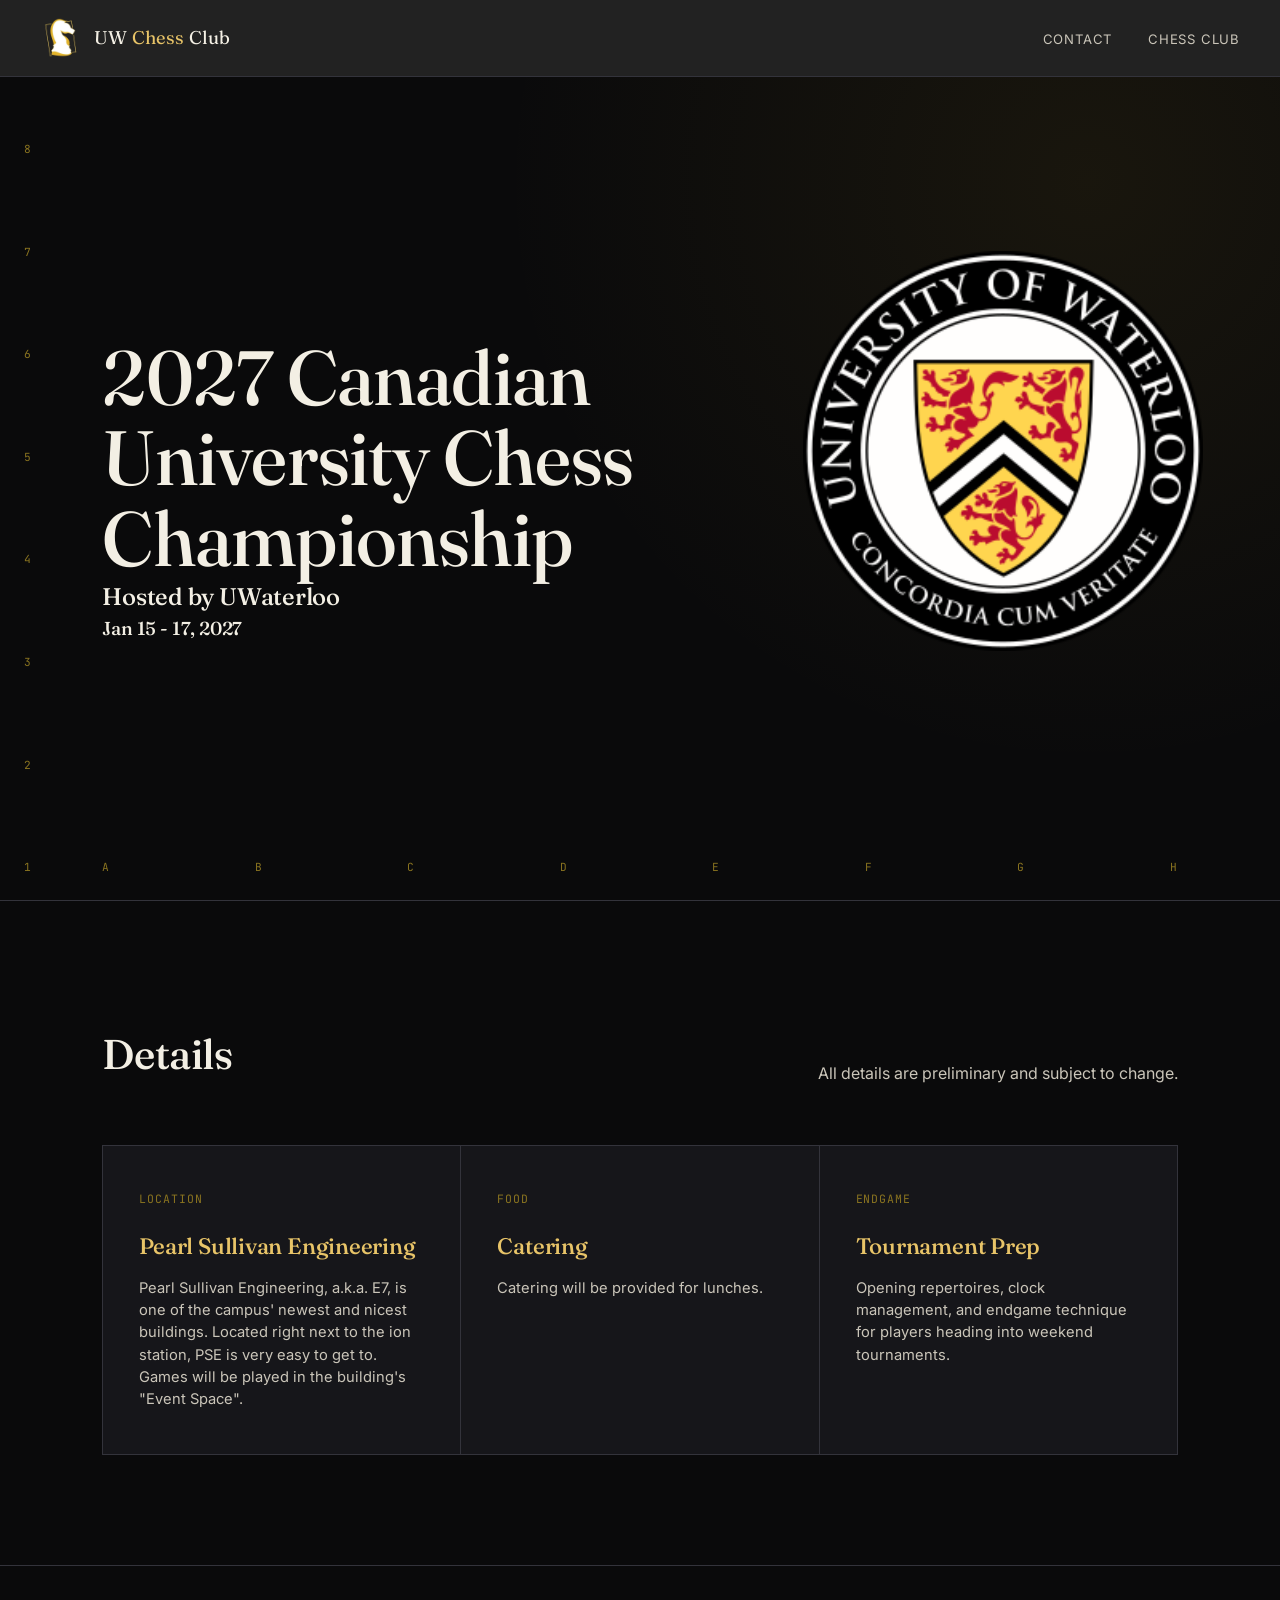
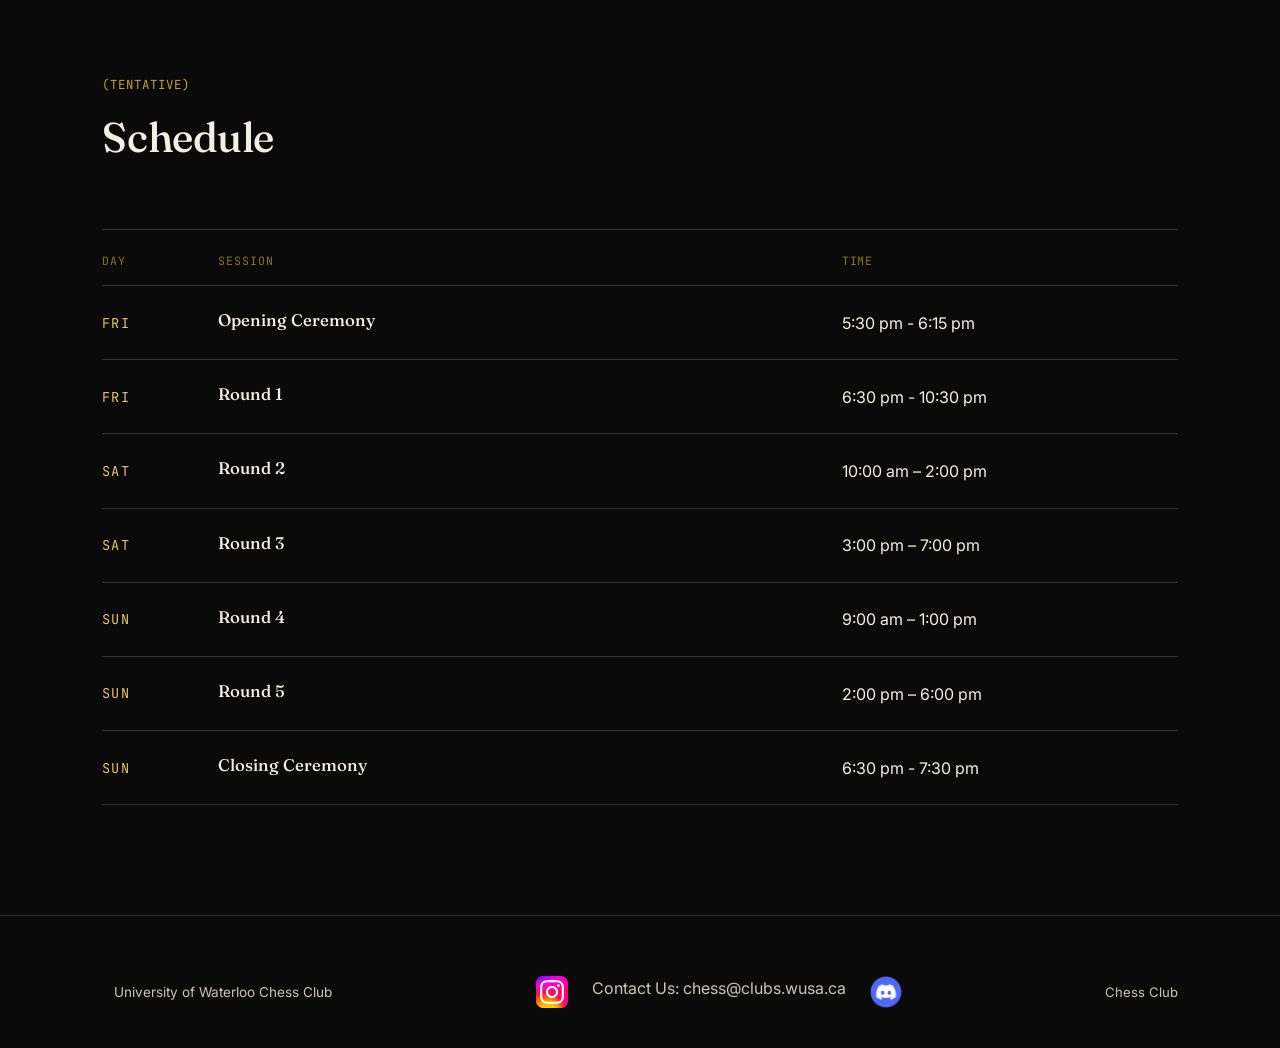
==== cucc2027.html @ e149b089 "Moving to Github" ====
<!DOCTYPE html>
<html lang="en">
<head>
<meta charset="UTF-8">
<meta name="viewport" content="width=device-width, initial-scale=1.0">
<title>2027 Canadian University Chess Championships</title>
<link rel="preconnect" href="https://fonts.googleapis.com">
<link href="https://fonts.googleapis.com/css2?family=Fraunces:ital,opsz,wght@0,9..144,300;0,9..144,500;0,9..144,600;1,9..144,500&family=Inter:wght@400;500;600&family=JetBrains+Mono:wght@400;500&display=swap" rel="stylesheet">
<link rel="stylesheet" href="style.css">
<link rel="icon" type="image/x-icon" href="logo.jpg">
</head>
<body>

<header>
  <div class="brand">
    <img src="logo.jpg" alt="UW Chess Club Logo" width="40" height="40">
    <div class="brand-name">UW <em>Chess</em> Club</div>
  </div>
  <nav class="nav-links">
    <ul>
      <li><a href="#contact">Contact</a></li>
      <li><a href="uwchessclub.html">Chess Club</a></li>
    </ul>
  </nav>

</header>

<section class="hero">
  <div class="board-frame">
    <div class="coord-row coord-bottom mono">
      <span>a</span><span>b</span><span>c</span><span>d</span><span>e</span><span>f</span><span>g</span><span>h</span>
    </div>
    <div class="coord-row coord-side mono">
      <span>8</span><span>7</span><span>6</span><span>5</span><span>4</span><span>3</span><span>2</span><span>1</span>
    </div>
  </div>

    <img src="UWSeal.svg.webp" class="uw-crest" alt="UW Chess Club Logo" width="400" height="400">

  <div class="hero-content">
    <!-- <span class="eyebrow mono">Est. in a Hamilton basement, 2011</span> -->
    <h1>2027 Canadian University Chess Championship</span></h1>
    <h2>Hosted by UWaterloo</h2>
    <h3>Jan 15 - 17, 2027</h3>
  </div>
</section>

<section id="programs">
  <div class="section-head">
    <div>
      <span class="eyebrow mono"></span>
      <h2>Details</h2>
    </div>
    <p>All details are preliminary and subject to change.</p>
  </div>
  <div class="programs-grid">
    <div class="program-card">
      <div class="program-rank mono">Location</div>
      <h3>Pearl Sullivan Engineering</h3>
      <p>Pearl Sullivan Engineering, a.k.a. E7, is one of the campus' newest and nicest buildings. Located right next to the ion station, PSE is very easy to get to. Games will be played in the building's "Event Space".</p>
    </div>
    <div class="program-card">
      <div class="program-rank mono">Food</div>
      <h3>Catering</h3>
      <p>Catering will be provided for lunches.</p>
    </div>
    <div class="program-card">
      <div class="program-rank mono">Endgame</div>
      <h3>Tournament Prep</h3>
      <p>Opening repertoires, clock management, and endgame technique for players heading into weekend tournaments.</p>
    </div>
  </div>
</section>

<section id="schedule">
  <div class="section-head">
    <div>
      <span class="eyebrow mono">(Tentative)</span>
      <h2>Schedule</h2>
    </div>
  </div>
  <div class="schedule">
    <div class="schedule-row head mono">
      <div>Day</div><div>Session</div><div>Time</div>
    </div>
    <div class="schedule-row">
      <div class="day mono">Fri</div>
      <div class="desc"><h4>Opening Ceremony</h4></div>
      <div class="time">5:30 pm - 6:15 pm</div>
    </div>
    <div class="schedule-row">
      <div class="day mono">Fri</div>
      <div class="desc"><h4>Round 1</h4></div>
      <div class="time">6:30 pm - 10:30 pm</div>
    </div>
    <div class="schedule-row">
      <div class="day mono">Sat</div>
      <div class="desc"><h4>Round 2</h4></div>
      <div class="time">10:00 am – 2:00 pm</div>
    </div>
    <div class="schedule-row">
      <div class="day mono">Sat</div>
      <div class="desc"><h4>Round 3</h4></div>
      <div class="time">3:00 pm – 7:00 pm</div>
    </div>
    <div class="schedule-row">
      <div class="day mono">Sun</div>
      <div class="desc"><h4>Round 4</h4></div>
      <div class="time">9:00 am – 1:00 pm</div>
    </div>
    <div class="schedule-row">
      <div class="day mono">Sun</div>
      <div class="desc"><h4>Round 5</h4></div>
      <div class="time">2:00 pm – 6:00 pm</div>
    </div>
    <div class="schedule-row">
      <div class="day mono">Sun</div>
      <div class="desc"><h4>Closing Ceremony</h4></div>
      <div class="time">6:30 pm - 7:30 pm</div>
    </div>
  </div>
</section>


<footer id="contact">
    <div class="footer-brand">
        <div id="logo-upload-footer-placeholder"></div>
            <span>University of Waterloo Chess Club</span>
        </div>
        <div class="footer-contact">
            <a href="https://www.instagram.com/uw.chess.club"><img src="instagram.svg" alt="Instagram" width="32" height="32"></a>
            <p class="footer-email">Contact Us: <a href="mailto:chess@clubs.wusa.ca">chess@clubs.wusa.ca</a></p>
            <a href="https://discord.gg/V49gRGx3Gg"><img src="discord.png" alt="Discord" width="32" height="32"></a>
        </div>
    </div>
    <div class="footer-links">
        <a href="uwchessclub.html">Chess Club</a>
    </div>
</footer>



</body>
</html>
---- style.css ----
:root{
--black: #0a0a0b;
--charcoal: #16161a;
--surface: #1e1e23;
--line: #33333b;
--gold: #c9a227;
--gold-bright: #e8c468;
--gold-dim: #8a7420;
--parchment: #f3efe4;
--grey-text: #cac5b9;
}

*{ box-sizing: border-box; margin:0; padding:0; }

html{ scroll-behavior: smooth; }

body{
background: var(--black);
color: var(--parchment);
font-family: 'Inter', sans-serif;
line-height: 1.5;
overflow-x: hidden;
}

h1, h2, h3, .display{
font-family: 'Fraunces', serif;
font-weight: 500;
letter-spacing: -0.01em;
}

a{ color: inherit; text-decoration: none; }

.mono{
font-family: 'JetBrains Mono', monospace;
letter-spacing: 0.08em;
text-transform: uppercase;
}

/* ---------- NAV ---------- */
header{
position: fixed;
top: 0; left: 0; right: 0;
z-index: 100;
display: flex;
align-items: center;
justify-content: space-between;
padding: 18px 40px;
background: #222222;
backdrop-filter: blur(10px);
border-bottom: 1px solid var(--line);
}

.brand{
display: flex;
align-items: center;
gap: 14px;
}

#logo-upload{
width: 42px;
height: 42px;
border: 1.5px solid var(--gold-dim);
border-radius: 4px;
display: flex;
align-items: center;
justify-content: center;
cursor: pointer;
flex-shrink: 0;
background: var(--surface);
transition: border-color 0.2s ease;
overflow: hidden;
}
#logo-upload:hover{ border-color: var(--gold); }
#logo-upload img{ width: 100%; height: 100%; object-fit: cover; }
#logo-upload svg{ width: 22px; height: 22px; }

.brand-name{
font-family: 'Fraunces', serif;
font-size: 1.15rem;
letter-spacing: 0.01em;
}
.brand-name em{ color: var(--gold-bright); font-style: normal; }

nav ul{
display: flex;
flex-direction: row;
list-style: none;
gap: 36px;
white-space: nowrap;
}
nav a{
font-size: 0.82rem;
letter-spacing: 0.06em;
text-transform: uppercase;
color: var(--grey-text);
position: relative;
padding-bottom: 4px;
transition: color 0.2s ease;
}
nav a:hover{ color: var(--parchment); }
nav a::after{
content: "";
position: absolute;
left: 0; bottom: 0;
width: 0%;
height: 1px;
background: var(--gold);
transition: width 0.25s ease;
}
nav a:hover::after{ width: 100%; }

.nav-links{
display: flex;
flex-direction: row;
align-items: center;
gap: 36px;
overflow-x: auto;
scrollbar-width: none;
}
.nav-links::-webkit-scrollbar{ display: none; }

.cta-btn{
background: var(--gold);
color: var(--black);
padding: 10px 22px;
border-radius: 2px;
font-size: 0.78rem;
letter-spacing: 0.06em;
text-transform: uppercase;
font-weight: 600;
border: 1px solid var(--gold);
cursor: pointer;
transition: background 0.2s ease, color 0.2s ease;
}
.cta-btn:hover{ background: transparent; color: var(--gold-bright); }
.cta-btn.ghost{
background: transparent;
color: var(--gold-bright);
}
.cta-btn.ghost:hover{ background: var(--gold); color: var(--black); }

#logo-file{ display:none; }

/* ---------- HERO ---------- */
.hero{
position: relative;
min-height: 100vh;
display: flex;
flex-direction: column;
justify-content: center;
padding: 140px 8vw 60px;
background:
    radial-gradient(circle at 85% 20%, rgba(201,162,39,0.08), transparent 45%),
    var(--black);
}

.board-frame{
position: absolute;
inset: 0;
pointer-events: none;
}

.coord-row{
position: absolute;
display: flex;
justify-content: space-between;
font-size: 0.7rem;
color: var(--gold-dim);
}
.coord-bottom{
bottom: 24px;
left: 8vw; right: 8vw;
}
.coord-side{
flex-direction: column;
top: 140px; bottom: 24px;
left: 24px;
height: calc(100% - 164px);
}

.hero-content{
max-width: 780px;
z-index: 2;
}

.eyebrow{
color: var(--gold);
font-size: 0.78rem;
margin-bottom: 22px;
display: block;
}

.hero h1{
font-size: clamp(2.6rem, 6vw, 5rem);
line-height: 1.05;
color: var(--parchment);
}
.hero h1 .accent{
color: var(--gold-bright);
font-style: italic;
font-weight: 500;
}

.hero p{
margin-top: 26px;
max-width: 520px;
color: var(--grey-text);
font-size: 1.05rem;
}

.hero-actions{
margin-top: 42px;
display: flex;
gap: 18px;
}

.knight-mark{
position: absolute;
right: 6vw;
top: 50%;
transform: translateY(-50%);
width: min(30vw, 380px);
opacity: 0.9;
}

.uw-crest{
    position: absolute;
    right: 6vw;
    top: 50%;
    transform: translateY(-50%);
}

/* ---------- SECTION SHARED ---------- */
section{
padding: 110px 8vw;
border-top: 1px solid var(--line);
}

.section-head{
display: flex;
justify-content: space-between;
align-items: flex-end;
margin-bottom: 60px;
flex-wrap: wrap;
gap: 24px;
}

.section-head .eyebrow{ margin-bottom: 12px; }
.section-head h2{ font-size: clamp(1.8rem, 3.4vw, 2.6rem); }
.section-head p{ color: var(--grey-text); max-width: 380px; }

/* ---------- PROGRAMS ---------- */
.programs-grid{
display: grid;
grid-template-columns: repeat(3, 1fr);
gap: 1px;
background: var(--line);
border: 1px solid var(--line);
}

.program-card{
background: var(--charcoal);
padding: 44px 36px;
transition: background 0.25s ease;
}
.program-card:hover{ background: var(--surface); }

.program-rank{
font-size: 0.72rem;
color: var(--gold-dim);
margin-bottom: 22px;
}

.program-card h3{
font-size: 1.4rem;
margin-bottom: 14px;
color: var(--gold-bright);
}
.program-card p{
color: var(--grey-text);
font-size: 0.92rem;
}

/* ---------- SCHEDULE / TABLE ---------- */
.schedule{
border-top: 1px solid var(--line);
}
.schedule-row{
display: grid;
grid-template-columns: 100px 1fr 160px 160px;
align-items: center;
padding: 22px 0;
border-bottom: 1px solid var(--line);
gap: 16px;
}
.club {grid-template-columns: 100px 1fr 160px 160px 140px;}
.schedule-row.head{
color: var(--gold-dim);
font-size: 0.72rem;
padding-bottom: 16px;
}
.schedule-row .day{ color: var(--gold-bright); font-size: 0.85rem; }
.schedule-row .desc h4{ font-family:'Fraunces', serif; font-weight:500; font-size: 1.05rem; margin-bottom: 4px; }
.schedule-row .desc span{ color: var(--grey-text); font-size: 0.85rem; }
.schedule-row .level, .schedule-row .time .room{ font-size: 0.82rem; color: var(--grey-text); }

/* ---------- QUOTE / CTA STRIP ---------- */
.strip{
text-align: center;
padding: 100px 8vw;
border-top: 1px solid var(--line);
background: var(--charcoal);
}
.strip h2{
font-size: clamp(1.8rem, 4vw, 2.8rem);
max-width: 780px;
margin: 0 auto 36px;
line-height: 1.25;
}
.strip .accent{ color: var(--gold-bright); font-style: italic; }

/* ---------- FOOTER ---------- */
footer{
padding: 60px 8vw 40px;
border-top: 1px solid var(--line);
display: flex;
justify-content: space-between;
align-items: center;
flex-wrap: wrap;
gap: 30px;
}
.footer-brand{ display:flex; align-items:center; gap:12px; }
.footer-brand span{ color: var(--grey-text); font-size: 0.85rem; }
.footer-links{ display: flex; gap: 30px; }
.footer-links a{ color: var(--grey-text); font-size: 0.82rem; }
.footer-links a:hover{ color: var(--gold-bright); }
.footer-contact {
    display: flex;
    justify-content: center;
    gap: 24px;
}
.footer-contact img {
    display: block;
}
.footer-email{ 
    color: var(--grey-text);
    font-size: 1rem;
    margin: 0;
}

.footer-social{
    display: flex;
    justify-content: center;
    align-items: center;
    gap: 20px;
}
.footer-social img { display: block; }

/* ---------- RESPONSIVE ---------- */
@media (max-width: 860px){
header{ padding: 16px 20px; gap: 14px; }
.brand-name{ font-size: 1rem; }
.nav-links{ gap: 22px; flex: 1; min-width: 0; justify-content: flex-end; -webkit-mask-image: linear-gradient(to right, black 88%, transparent); mask-image: linear-gradient(to right, black 88%, transparent); }
.brand{ flex-shrink: 0; }
.nav-links ul{ gap: 22px; }
.nav-links .cta-btn{ flex-shrink: 0; }
section{ padding: 80px 6vw; }
.hero{ padding: 120px 6vw 60px; }
.knight-mark{ display: none; }
.programs-grid{ grid-template-columns: 1fr; }
.schedule-row{ grid-template-columns: 60px 1fr; }
.schedule-row .level, .schedule-row .time{ display:none; }
.coord-side{ display: none; }
}

/* focus visibility */
a:focus-visible, button:focus-visible, #logo-upload:focus-visible{
outline: 2px solid var(--gold-bright);
outline-offset: 2px;
}

@media (prefers-reduced-motion: reduce){
*{ transition: none !important; scroll-behavior: auto !important; }
}
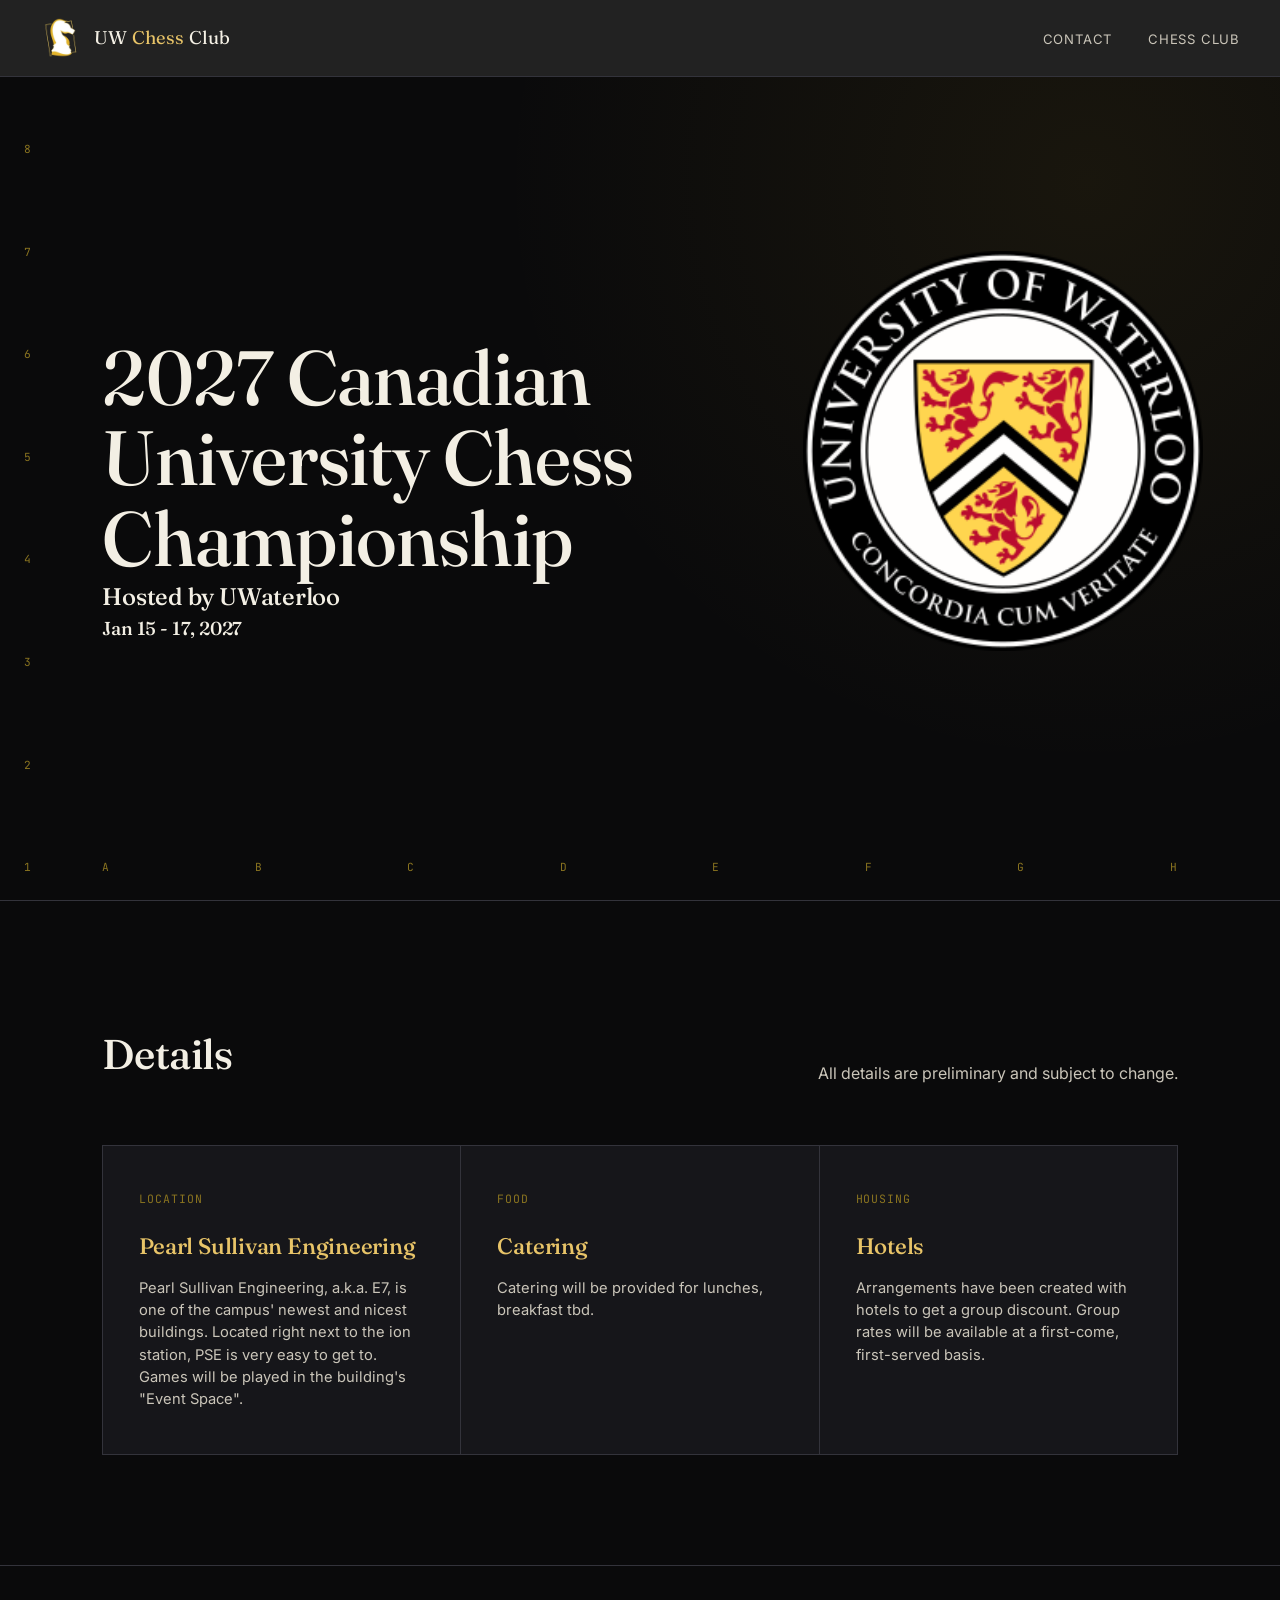
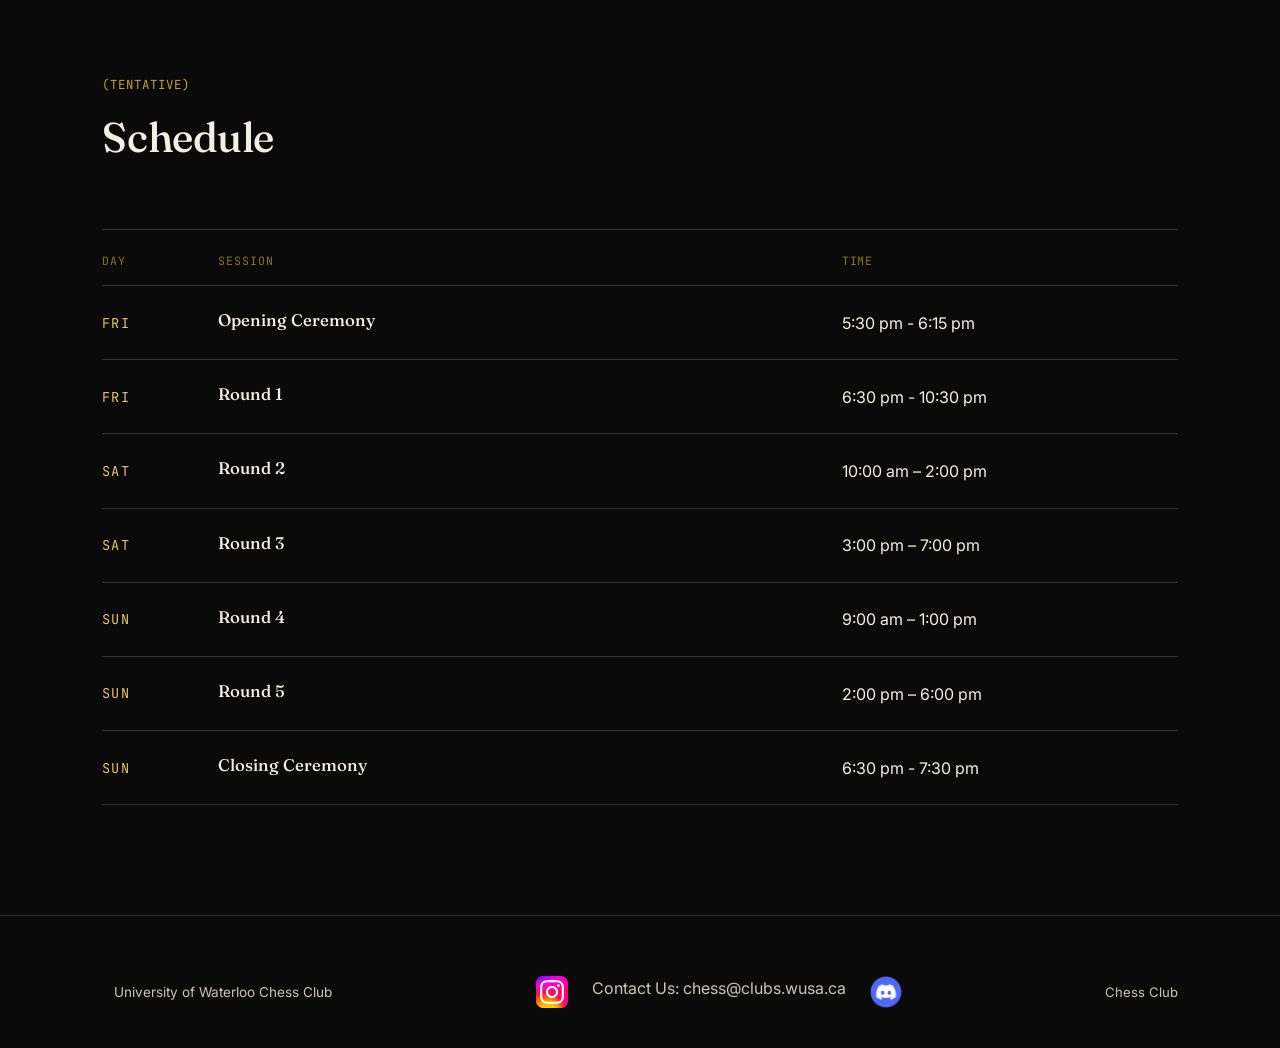
==== commit 4334e06b: "Updated website, waiting on full 'About Us' section" ====
--- a/cucc2027.html
+++ b/cucc2027.html
@@ -62,12 +62,12 @@
     <div class="program-card">
       <div class="program-rank mono">Food</div>
       <h3>Catering</h3>
-      <p>Catering will be provided for lunches.</p>
+      <p>Catering will be provided for lunches, breakfast tbd.</p>
     </div>
     <div class="program-card">
-      <div class="program-rank mono">Endgame</div>
-      <h3>Tournament Prep</h3>
-      <p>Opening repertoires, clock management, and endgame technique for players heading into weekend tournaments.</p>
+      <div class="program-rank mono">Housing</div>
+      <h3>Hotels</h3>
+      <p>Arrangements have been created with hotels to get a group discount. Group rates will be available at a first-come, first-served basis.</p>
     </div>
   </div>
 </section>
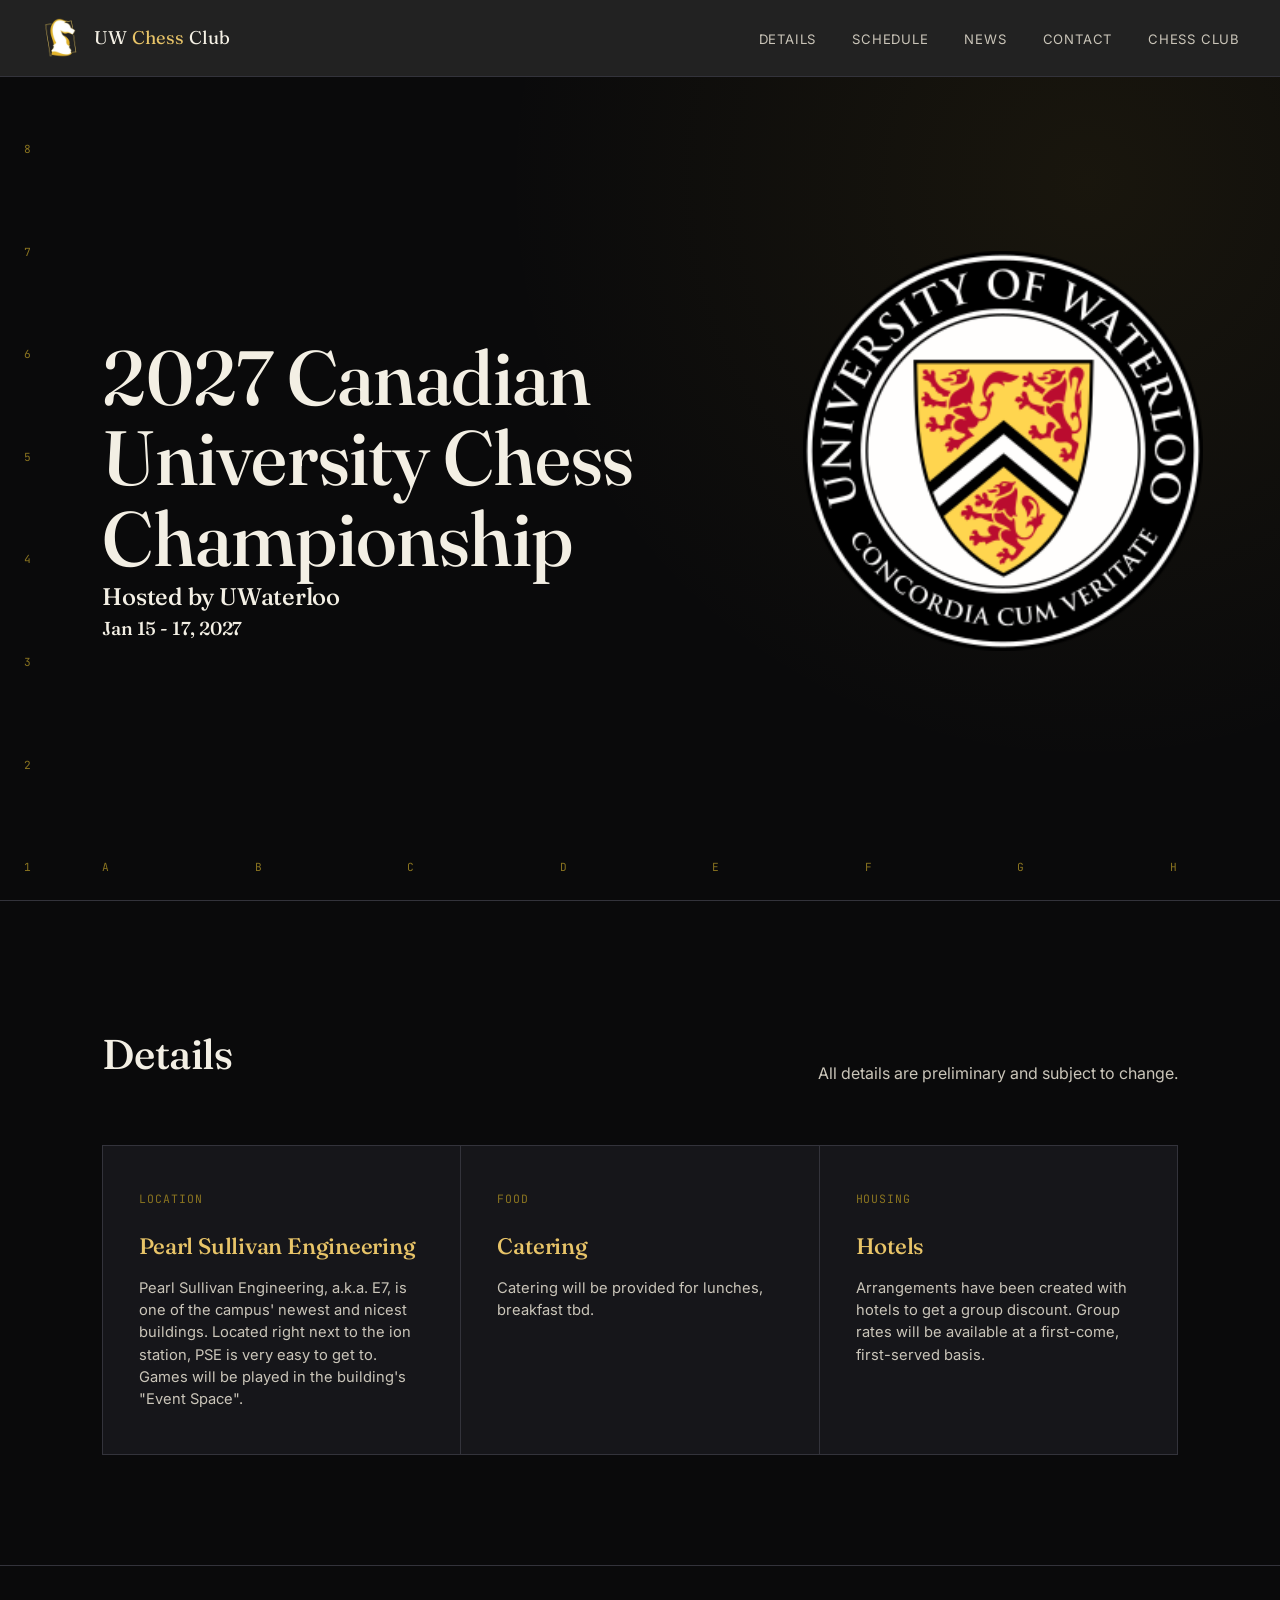
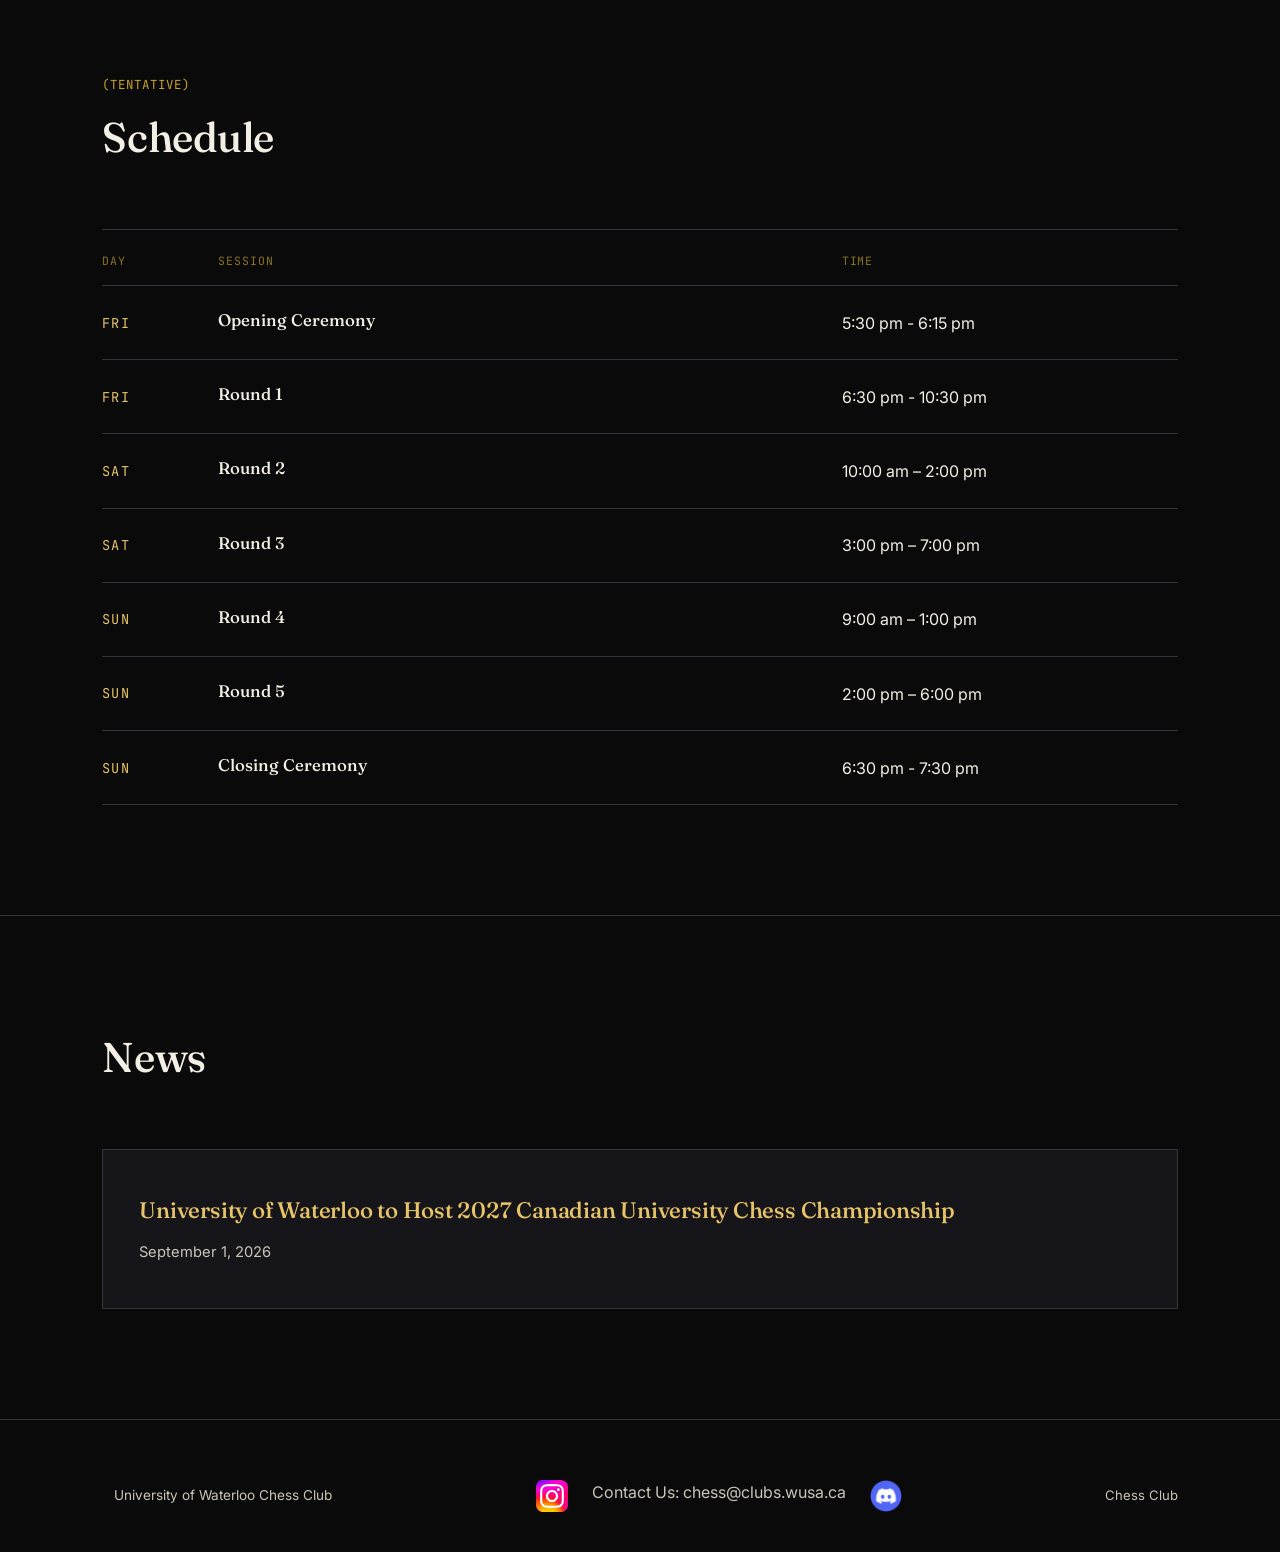
==== commit 83e0a5c5: "Added news, started first two articles" ====
--- a/cucc2027.html
+++ b/cucc2027.html
@@ -1,25 +1,28 @@
 <!DOCTYPE html>
 <html lang="en">
 <head>
-<meta charset="UTF-8">
-<meta name="viewport" content="width=device-width, initial-scale=1.0">
-<title>2027 Canadian University Chess Championships</title>
-<link rel="preconnect" href="https://fonts.googleapis.com">
-<link href="https://fonts.googleapis.com/css2?family=Fraunces:ital,opsz,wght@0,9..144,300;0,9..144,500;0,9..144,600;1,9..144,500&family=Inter:wght@400;500;600&family=JetBrains+Mono:wght@400;500&display=swap" rel="stylesheet">
-<link rel="stylesheet" href="style.css">
-<link rel="icon" type="image/x-icon" href="logo.jpg">
+  <meta charset="UTF-8">
+  <meta name="viewport" content="width=device-width, initial-scale=1.0">
+  <title>2027 Canadian University Chess Championships</title>
+  <link rel="preconnect" href="https://fonts.googleapis.com">
+  <link href="https://fonts.googleapis.com/css2?family=Fraunces:ital,opsz,wght@0,9..144,300;0,9..144,500;0,9..144,600;1,9..144,500&family=Inter:wght@400;500;600&family=JetBrains+Mono:wght@400;500&display=swap" rel="stylesheet">
+  <link rel="stylesheet" href="style.css">
+  <link rel="icon" type="image/x-icon" href="./images/logo.jpg">
 </head>
 <body>
 
 <header>
   <div class="brand">
-    <img src="logo.jpg" alt="UW Chess Club Logo" width="40" height="40">
+    <img src="images/logo.jpg" alt="UW Chess Club Logo" width="40" height="40">
     <div class="brand-name">UW <em>Chess</em> Club</div>
   </div>
   <nav class="nav-links">
     <ul>
+      <li><a href="#details">Details</a></li>
+      <li><a href="#schedule">Schedule</a></li>
+      <li><a href="#news">News</a></li>
       <li><a href="#contact">Contact</a></li>
-      <li><a href="uwchessclub.html">Chess Club</a></li>
+      <li><a href="">Chess Club</a></li>
     </ul>
   </nav>
 
@@ -35,7 +38,7 @@
     </div>
   </div>
 
-    <img src="UWSeal.svg.webp" class="uw-crest" alt="UW Chess Club Logo" width="400" height="400">
+    <img src="images/UWSeal.svg.webp" class="uw-crest" alt="UW Chess Club Logo" width="400" height="400">
 
   <div class="hero-content">
     <!-- <span class="eyebrow mono">Est. in a Hamilton basement, 2011</span> -->
@@ -45,7 +48,7 @@
   </div>
 </section>
 
-<section id="programs">
+<section id="details">
   <div class="section-head">
     <div>
       <span class="eyebrow mono"></span>
@@ -121,6 +124,19 @@
   </div>
 </section>
 
+<section id="news">
+  <div class="section-head">
+    <div>
+      <h2>News</h2>
+    </div>
+  </div>
+  <div id="news-feed"></div>
+</section>
+<script>
+    const newsCategory = "cucc2027";
+</script>
+<script src="script.js"></script>
+
 
 <footer id="contact">
     <div class="footer-brand">
@@ -128,13 +144,13 @@
             <span>University of Waterloo Chess Club</span>
         </div>
         <div class="footer-contact">
-            <a href="https://www.instagram.com/uw.chess.club"><img src="instagram.svg" alt="Instagram" width="32" height="32"></a>
+            <a href="https://www.instagram.com/uw.chess.club"><img src="images/instagram.svg" alt="Instagram" width="32" height="32"></a>
             <p class="footer-email">Contact Us: <a href="mailto:chess@clubs.wusa.ca">chess@clubs.wusa.ca</a></p>
-            <a href="https://discord.gg/V49gRGx3Gg"><img src="discord.png" alt="Discord" width="32" height="32"></a>
+            <a href="https://discord.gg/V49gRGx3Gg"><img src="images/discord.png" alt="Discord" width="32" height="32"></a>
         </div>
     </div>
     <div class="footer-links">
-        <a href="uwchessclub.html">Chess Club</a>
+        <a href="">Chess Club</a>
     </div>
 </footer>
 
--- a/style.css
+++ b/style.css
@@ -12,7 +12,10 @@
 
 *{ box-sizing: border-box; margin:0; padding:0; }
 
-html{ scroll-behavior: smooth; }
+html{ 
+    scroll-behavior: smooth; 
+    height: 100%;
+}
 
 body{
 background: var(--black);
@@ -20,6 +23,9 @@
 font-family: 'Inter', sans-serif;
 line-height: 1.5;
 overflow-x: hidden;
+display: flex;
+flex-direction: column;
+min-height: 100vh;
 }
 
 h1, h2, h3, .display{
@@ -304,6 +310,46 @@
 .schedule-row .desc span{ color: var(--grey-text); font-size: 0.85rem; }
 .schedule-row .level, .schedule-row .time .room{ font-size: 0.82rem; color: var(--grey-text); }
 
+/* ---------- NEWS ---------- */
+.news-grid{
+display: grid;
+/* grid-template-columns: repeat(3, 1fr); */
+gap: 1px;
+background: var(--line);
+border: 1px solid var(--line);
+}
+
+.news-card{
+background: var(--charcoal);
+padding: 44px 36px;
+transition: background 0.25s ease;
+}
+.news-card:hover{ background: var(--surface); }
+
+.news-rank{
+font-size: 0.72rem;
+color: var(--gold-dim);
+margin-bottom: 22px;
+}
+
+.news-card h3{
+font-size: 1.4rem;
+margin-bottom: 14px;
+color: var(--gold-bright);
+}
+.news-card p{
+color: var(--grey-text);
+font-size: 0.92rem;
+}
+
+#article {
+    flex: 1 0 auto;
+}
+
+.hidden-news {
+    display: none;
+}
+
 /* ---------- QUOTE / CTA STRIP ---------- */
 .strip{
 text-align: center;
@@ -355,6 +401,12 @@
     gap: 20px;
 }
 .footer-social img { display: block; }
+
+/* ---------- ARTICLES ------------ */
+.article-content {
+    margin-top: 4vh;
+    /* padding-top: 8vh; */
+}
 
 /* ---------- RESPONSIVE ---------- */
 @media (max-width: 860px){
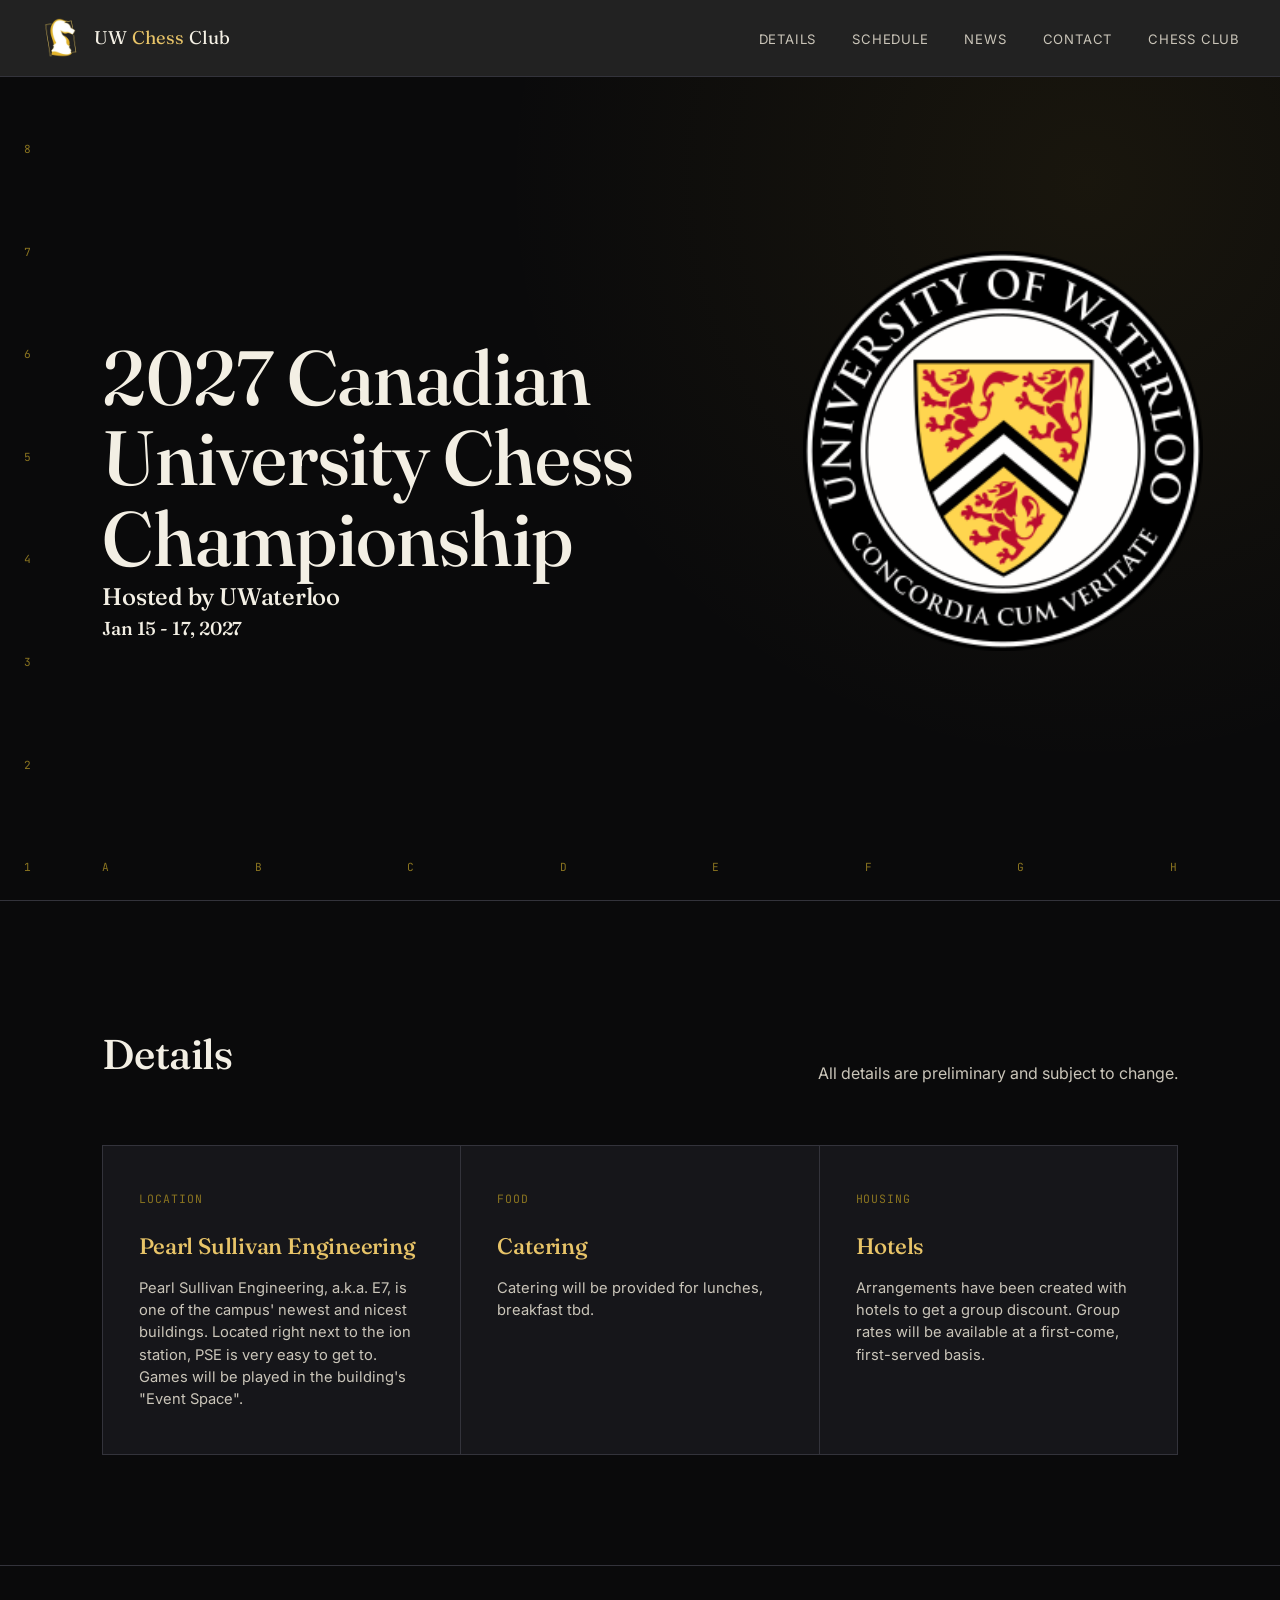
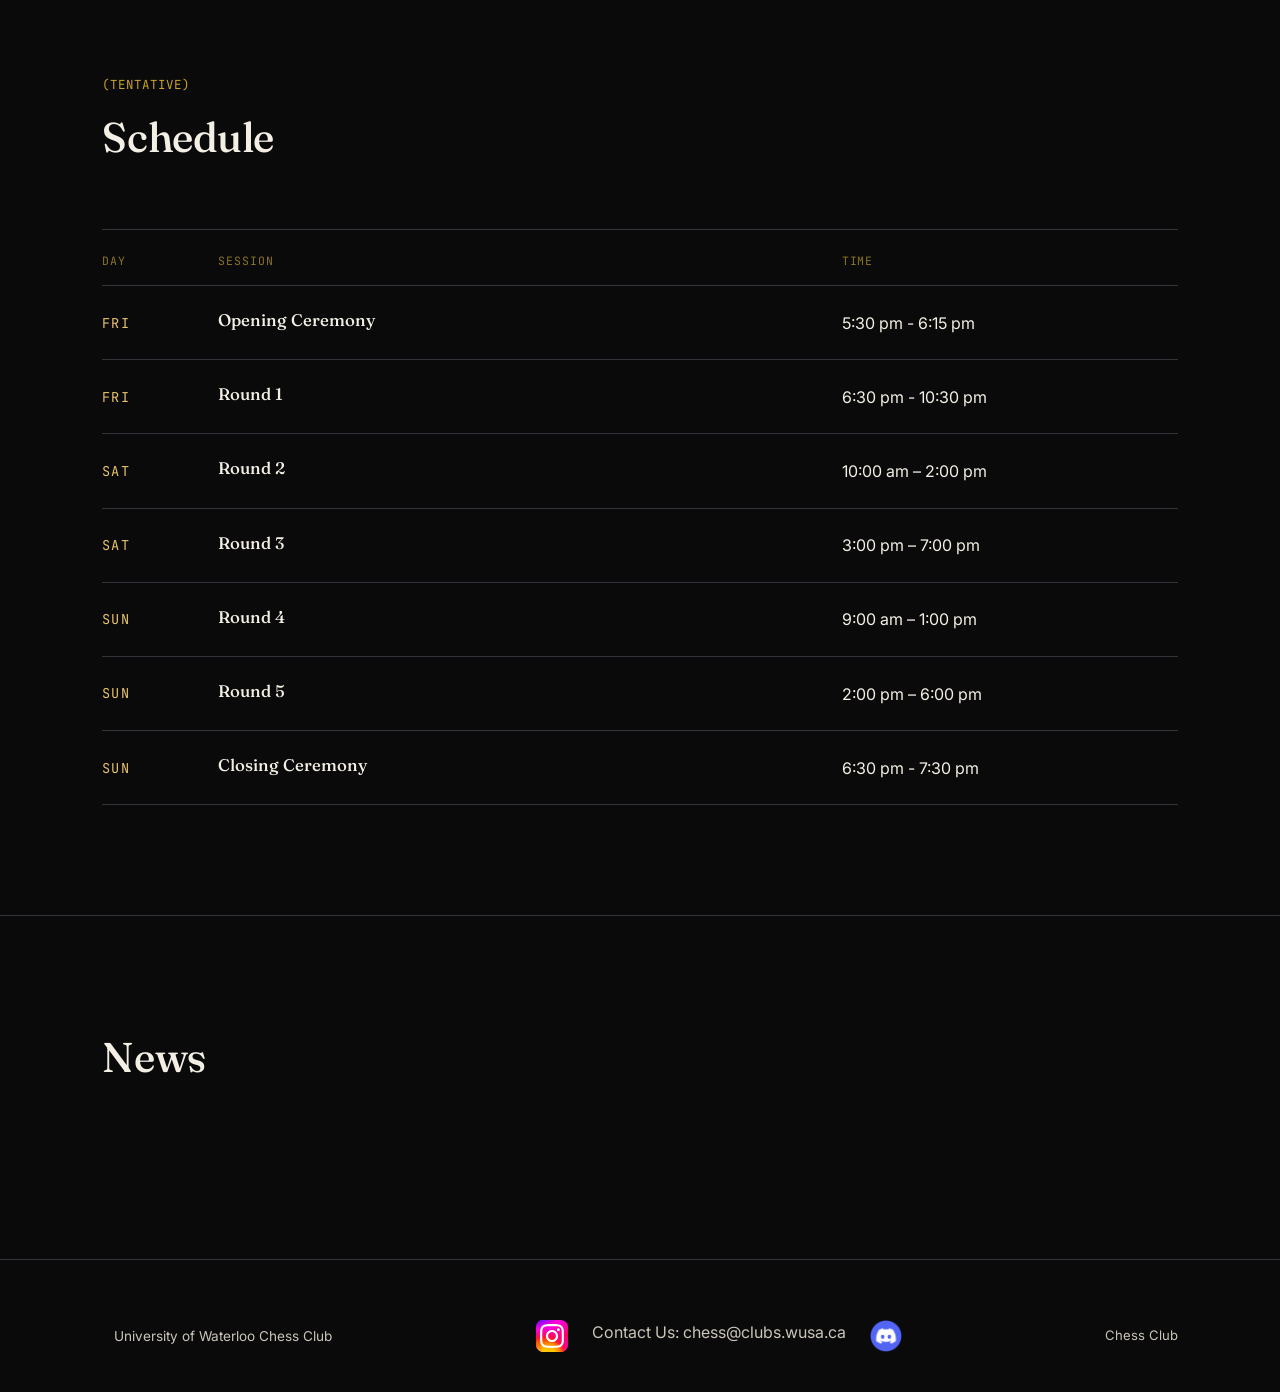
==== commit 551a0a69: "Fixed CUCC page link, added logo click" ====
--- a/cucc2027.html
+++ b/cucc2027.html
@@ -12,17 +12,17 @@
 <body>
 
 <header>
-  <div class="brand">
-    <img src="images/logo.jpg" alt="UW Chess Club Logo" width="40" height="40">
-    <div class="brand-name">UW <em>Chess</em> Club</div>
-  </div>
+  <a href="/" class="brand">
+      <img src="../images/logo.jpg" alt="UW Chess Club Logo" width="40" height="40">
+      <div class="brand-name">UW <em>Chess</em> Club</div>
+  </a>
   <nav class="nav-links">
     <ul>
       <li><a href="#details">Details</a></li>
       <li><a href="#schedule">Schedule</a></li>
       <li><a href="#news">News</a></li>
       <li><a href="#contact">Contact</a></li>
-      <li><a href="">Chess Club</a></li>
+      <li><a href="/">Chess Club</a></li>
     </ul>
   </nav>
 
--- a/style.css
+++ b/style.css
@@ -217,6 +217,7 @@
 .hero-actions{
 margin-top: 42px;
 display: flex;
+flex-wrap: wrap;
 gap: 18px;
 }
 
@@ -403,12 +404,51 @@
 .footer-social img { display: block; }
 
 /* ---------- ARTICLES ------------ */
+
+#article {
+    position: relative;
+    overflow: hidden;
+}
+
 .article-content {
     margin-top: 4vh;
+    max-width: 50%;
     /* padding-top: 8vh; */
 }
+.article-title{
+    max-width: 50%;
+}
+
+.article-decor {
+position: fixed; 
+right: 10% !important;
+top: 50%;
+right: -5%;
+transform: translateY(-50%);
+height: 60vh;
+width: 60vh;
+max-width: 90vw;
+border-radius: 50%;
+object-fit: cover;
+opacity: 0.6;
+pointer-events: none;
+z-index: 0;
+}
+
+/* Make sure the real article content sits above the decorative image */
+#article > *:not(.article-decor) {
+position: relative;
+z-index: 1;
+}
+
+
 
 /* ---------- RESPONSIVE ---------- */
+
+/* Global overflow safety at every size */
+html, body{ max-width: 100%; overflow-x: hidden; }
+img, svg{ max-width: 100%; height: auto; }
+
 @media (max-width: 860px){
 header{ padding: 16px 20px; gap: 14px; }
 .brand-name{ font-size: 1rem; }
@@ -418,11 +458,48 @@
 .nav-links .cta-btn{ flex-shrink: 0; }
 section{ padding: 80px 6vw; }
 .hero{ padding: 120px 6vw 60px; }
-.knight-mark{ display: none; }
+.knight-mark, .uw-crest{ display: none; }
 .programs-grid{ grid-template-columns: 1fr; }
 .schedule-row{ grid-template-columns: 60px 1fr; }
 .schedule-row .level, .schedule-row .time{ display:none; }
 .coord-side{ display: none; }
+
+/* Article layout can't stay at 50% width once the side image is gone/shrunk */
+.article-content, .article-title{ max-width: 100%; }
+.article-decor{ height: 42vh; width: 42vh; opacity: 0.35; }
+
+footer{ justify-content: center; text-align: center; }
+.footer-contact, .footer-social{ flex-wrap: wrap; }
+}
+
+@media (max-width: 600px){
+header{ padding: 14px 16px; }
+.brand-name{ font-size: 0.92rem; }
+#logo-upload{ width: 36px; height: 36px; }
+nav ul{ gap: 16px; }
+.cta-btn{ padding: 9px 16px; font-size: 0.74rem; }
+
+section{ padding: 64px 5vw; }
+.section-head{ margin-bottom: 40px; }
+.hero{ padding: 110px 5vw 48px; min-height: unset; }
+.hero p{ max-width: 100%; }
+.hero-actions{ gap: 12px; }
+.hero-actions .cta-btn{ flex: 1 1 auto; text-align: center; }
+
+.coord-bottom{ left: 5vw; right: 5vw; }
+
+.program-card, .news-card{ padding: 32px 22px; }
+
+.schedule-row{ grid-template-columns: 1fr; row-gap: 6px; padding: 18px 0; }
+.schedule-row.head{ display: none; }
+.schedule-row .day{ order: -1; }
+
+.article-decor{ opacity: 0.2; height: 34vh; width: 34vh; }
+
+.strip{ padding: 72px 5vw; }
+
+footer{ padding: 48px 5vw 32px; gap: 20px; }
+.footer-links{ flex-wrap: wrap; justify-content: center; gap: 16px 24px; }
 }
 
 /* focus visibility */
@@ -433,4 +510,4 @@
 
 @media (prefers-reduced-motion: reduce){
 *{ transition: none !important; scroll-behavior: auto !important; }
-}
+}
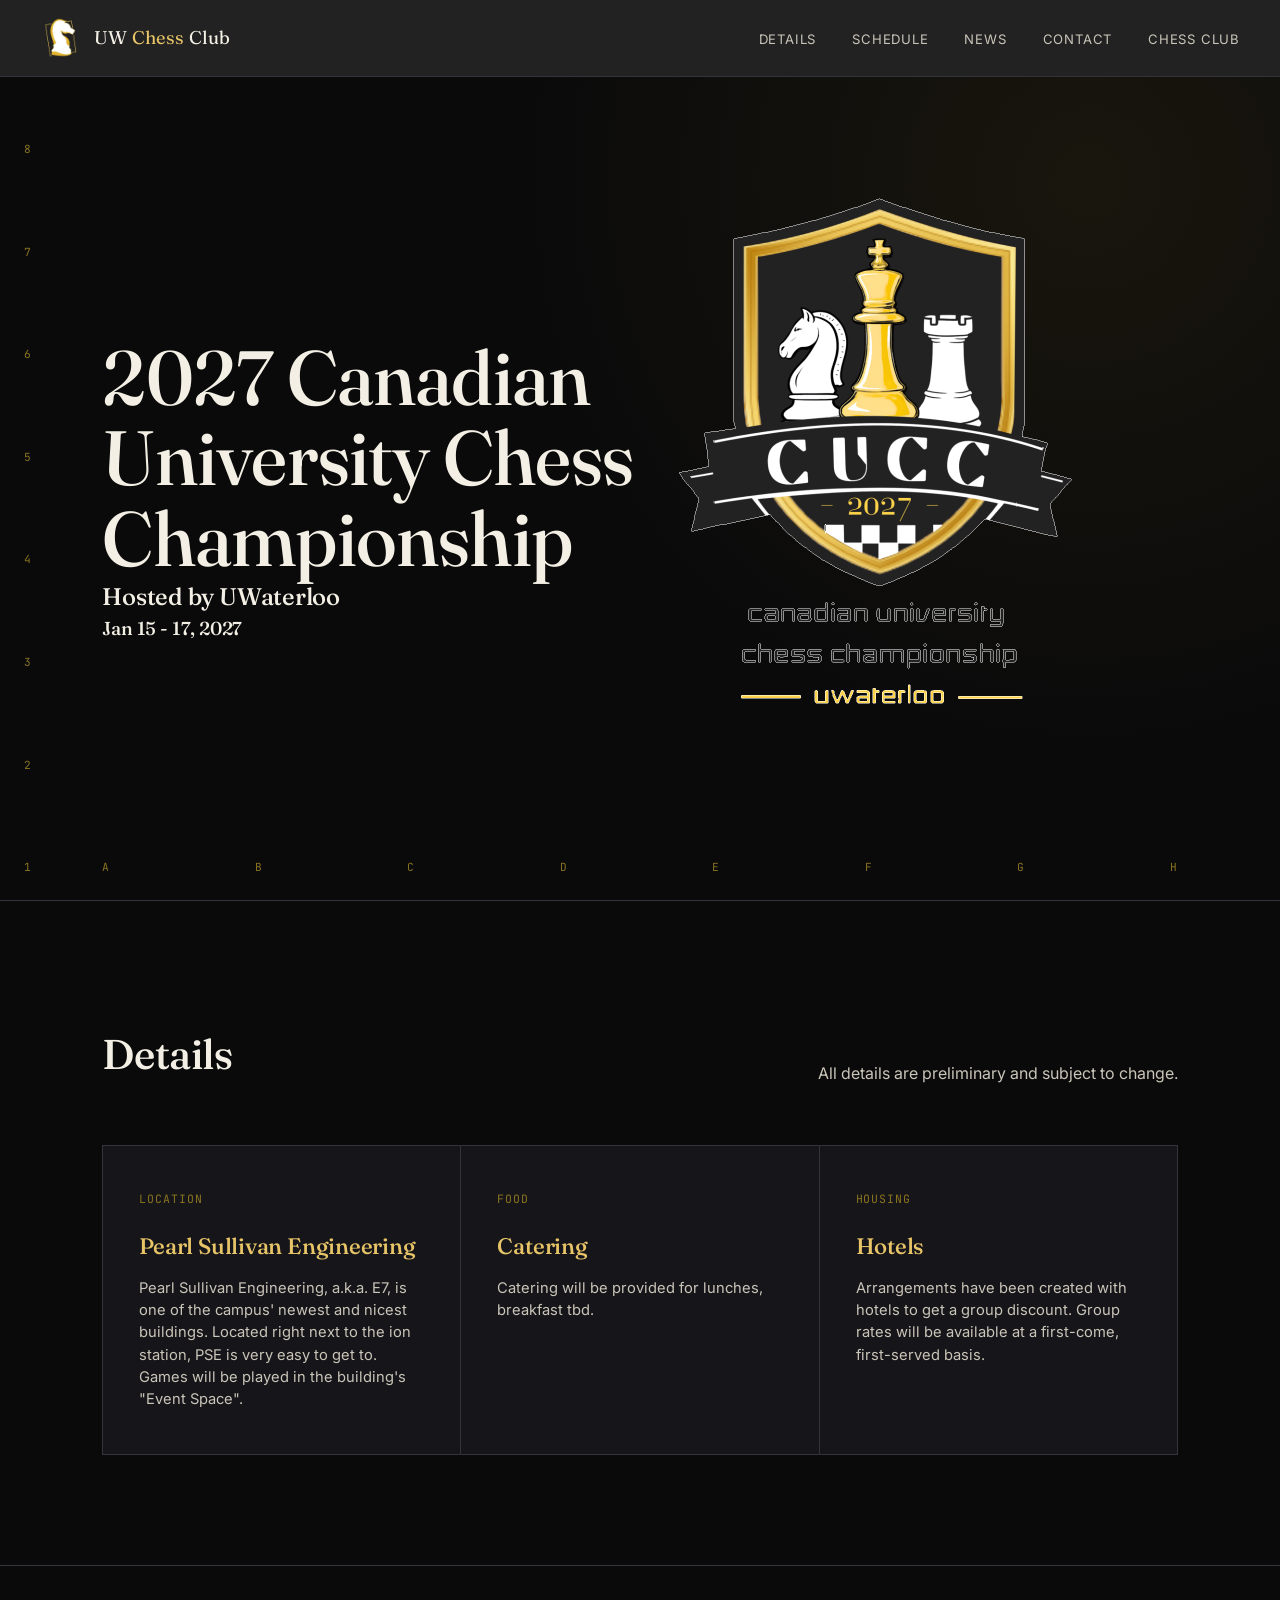
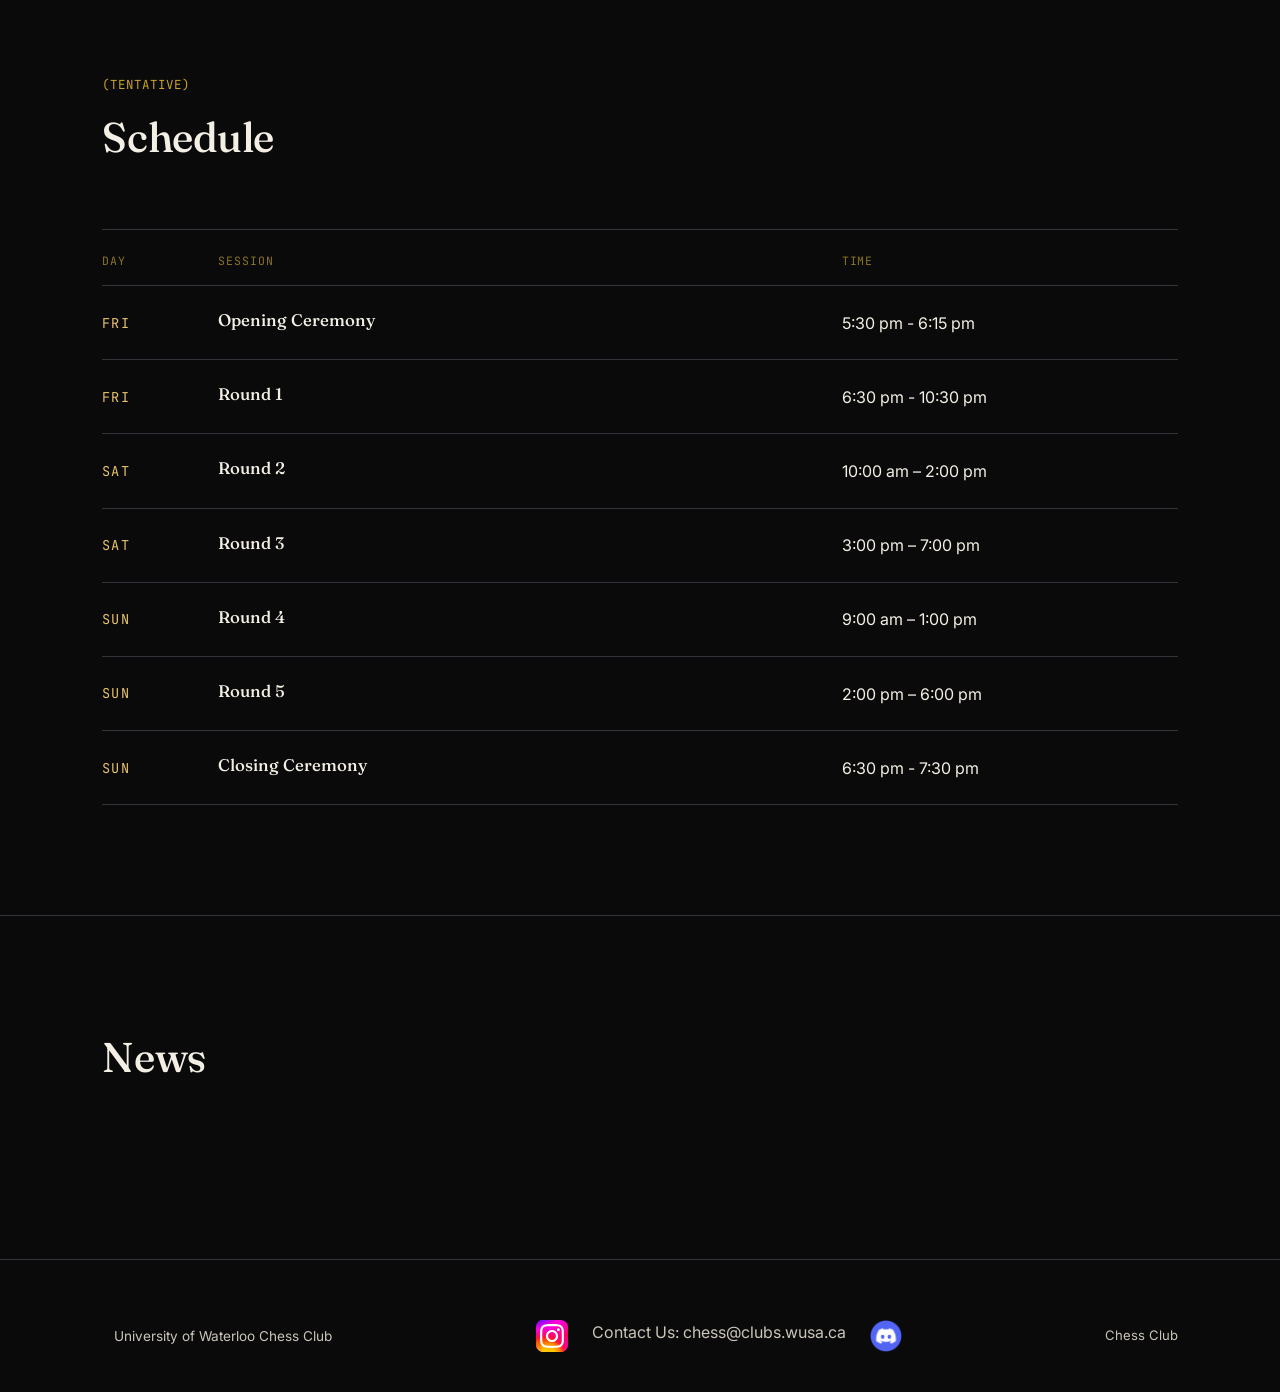
==== commit a980d177: "Added CUCC logo" ====
--- a/cucc2027.html
+++ b/cucc2027.html
@@ -7,7 +7,7 @@
   <link rel="preconnect" href="https://fonts.googleapis.com">
   <link href="https://fonts.googleapis.com/css2?family=Fraunces:ital,opsz,wght@0,9..144,300;0,9..144,500;0,9..144,600;1,9..144,500&family=Inter:wght@400;500;600&family=JetBrains+Mono:wght@400;500&display=swap" rel="stylesheet">
   <link rel="stylesheet" href="style.css">
-  <link rel="icon" type="image/x-icon" href="./images/logo.jpg">
+  <link rel="icon" type="image/x-icon" href="./images/cucc2027-logo-transparent.png">
 </head>
 <body>
 
@@ -38,7 +38,7 @@
     </div>
   </div>
 
-    <img src="images/UWSeal.svg.webp" class="uw-crest" alt="UW Chess Club Logo" width="400" height="400">
+    <img src="images/cucc2027-logo-white-outline.png" class="cucc-logo" alt="CUCC 2027 Logo" width="400" height="400">
 
   <div class="hero-content">
     <!-- <span class="eyebrow mono">Est. in a Hamilton basement, 2011</span> -->
@@ -150,7 +150,7 @@
         </div>
     </div>
     <div class="footer-links">
-        <a href="">Chess Club</a>
+        <a href="/">Chess Club</a>
     </div>
 </footer>
 
--- a/style.css
+++ b/style.css
@@ -236,6 +236,23 @@
     top: 50%;
     transform: translateY(-50%);
 }
+.cucc-logo{
+    position: absolute;
+    /* right: 6vw;
+    top: 50%;
+    transform: translateY(-50%); */
+
+    right: 10% !important;
+    top: 50%;
+    transform: translateY(-50%);
+    height: 60vh;
+    width: 60vh;
+    max-width: 90vw;
+    object-fit: cover;
+    /* opacity: 0.6; */
+    pointer-events: none;
+    z-index: 0;
+}
 
 /* ---------- SECTION SHARED ---------- */
 section{
@@ -428,7 +445,7 @@
 height: 60vh;
 width: 60vh;
 max-width: 90vw;
-border-radius: 50%;
+/* border-radius: 50%; */
 object-fit: cover;
 opacity: 0.6;
 pointer-events: none;
